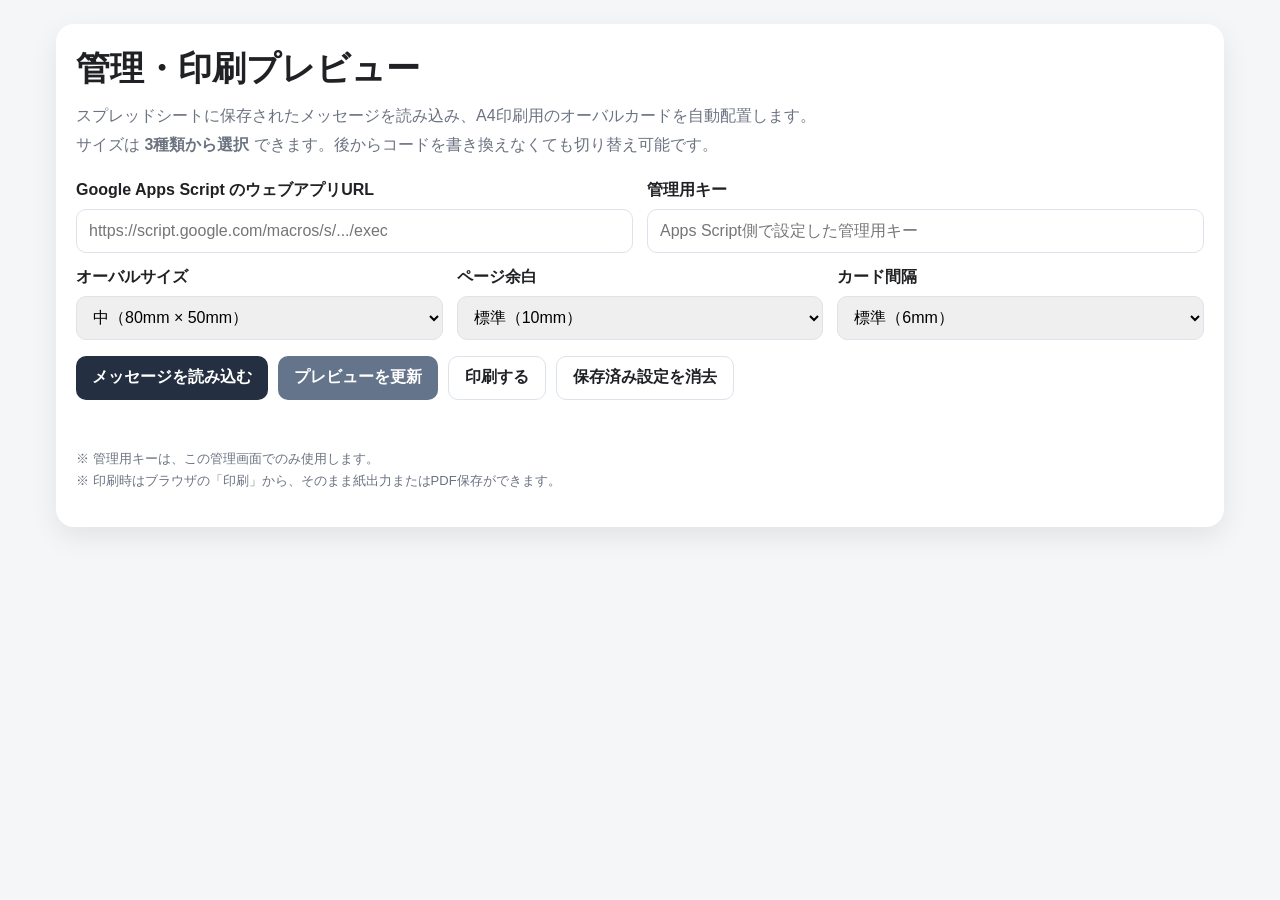
==== admin.html @ fd407df1 "Add files via upload" ====
<!DOCTYPE html>
<html lang="ja">
<head>
  <meta charset="UTF-8">
  <meta name="viewport" content="width=device-width, initial-scale=1.0">
  <title>寄せ書き 管理・印刷プレビュー</title>
  <style>
    * { box-sizing: border-box; }
    :root {
      --bg: #f5f6f8;
      --surface: #ffffff;
      --text: #202124;
      --muted: #6b7280;
      --line: #dde3ea;
      --accent: #243041;
      --shadow: 0 10px 28px rgba(0,0,0,0.08);
    }
    html, body {
      margin: 0;
      font-family:
        -apple-system, BlinkMacSystemFont, "Segoe UI",
        "Hiragino Kaku Gothic ProN", "Yu Gothic", Meiryo, sans-serif;
      color: var(--text);
      background: var(--bg);
    }
    .shell {
      max-width: 1200px;
      margin: 0 auto;
      padding: 24px 16px 40px;
    }
    .top-card {
      background: var(--surface);
      border-radius: 18px;
      padding: 22px 20px;
      box-shadow: var(--shadow);
      margin-bottom: 18px;
    }
    h1 {
      margin: 0 0 10px;
      font-size: clamp(24px, 5vw, 34px);
    }
    .intro {
      margin: 0 0 20px;
      color: var(--muted);
      line-height: 1.8;
    }
    .controls {
      display: grid;
      grid-template-columns: repeat(12, 1fr);
      gap: 14px;
      align-items: end;
    }
    .field {
      grid-column: span 12;
    }
    .field.half {
      grid-column: span 6;
    }
    .field.third {
      grid-column: span 4;
    }
    label {
      display: block;
      margin-bottom: 8px;
      font-weight: 700;
    }
    input, select, button {
      width: 100%;
      min-height: 44px;
      border: 1px solid var(--line);
      border-radius: 10px;
      padding: 10px 12px;
      font: inherit;
    }
    button {
      cursor: pointer;
      background: var(--accent);
      color: #fff;
      border: none;
      font-weight: 700;
    }
    button.secondary {
      background: #64748b;
    }
    button.ghost {
      background: #fff;
      color: var(--text);
      border: 1px solid var(--line);
    }
    .actions {
      display: flex;
      flex-wrap: wrap;
      gap: 10px;
      margin-top: 16px;
    }
    .actions button {
      width: auto;
      padding: 0 16px;
    }
    .status {
      margin-top: 14px;
      min-height: 24px;
      line-height: 1.6;
      color: #b42318;
      white-space: pre-wrap;
    }
    .summary {
      margin-top: 10px;
      color: var(--muted);
    }
    .preview-wrap {
      display: grid;
      gap: 18px;
    }
    .page-block {
      background: transparent;
    }
    .page-title {
      margin: 0 0 8px;
      font-size: 15px;
      color: var(--muted);
      font-weight: 700;
    }
    .print-page {
      width: 210mm;
      min-height: 297mm;
      background: #fff;
      box-shadow: var(--shadow);
      margin: 0 auto;
      position: relative;
      overflow: hidden;
      page-break-after: always;
    }
    .print-grid {
      position: absolute;
      inset: 0;
      padding: var(--page-margin-mm);
      display: grid;
      grid-template-columns: repeat(var(--grid-cols), var(--card-width-mm));
      grid-auto-rows: var(--card-height-mm);
      justify-content: center;
      align-content: start;
      gap: var(--grid-gap-mm);
    }
    .oval-card {
      width: var(--card-width-mm);
      height: var(--card-height-mm);
      background: #fff;
      border: 2.6px solid var(--oval-color);
      border-radius: 9999px;
      overflow: hidden;
      padding: 7mm 8mm 6mm;
      display: flex;
      flex-direction: column;
      justify-content: space-between;
    }
    .message-area {
      flex: 1 1 auto;
      min-height: 0;
      display: flex;
      align-items: center;
      justify-content: center;
      text-align: center;
      overflow: hidden;
    }
    .message-text {
      width: 100%;
      margin: 0;
      line-height: 1.45;
      white-space: pre-wrap;
      word-break: break-word;
      overflow-wrap: anywhere;
      font-size: 11pt;
    }
    .name-line {
      flex: 0 0 auto;
      margin-top: 4mm;
      text-align: right;
      font-size: 9pt;
      font-weight: 700;
      white-space: nowrap;
      overflow: hidden;
      text-overflow: ellipsis;
    }
    .note {
      margin-top: 10px;
      font-size: 13px;
      color: var(--muted);
      line-height: 1.7;
    }
    @media (max-width: 980px) {
      .field.half, .field.third { grid-column: span 12; }
      .print-page {
        width: 100%;
        min-height: auto;
        aspect-ratio: 210 / 297;
      }
    }
    @media print {
      body {
        background: #fff;
      }
      .top-card {
        display: none !important;
      }
      .shell {
        max-width: none;
        padding: 0;
      }
      .preview-wrap {
        gap: 0;
      }
      .page-title {
        display: none;
      }
      .print-page {
        width: 210mm;
        min-height: 297mm;
        box-shadow: none;
        margin: 0;
      }
    }
  </style>
</head>
<body>
  <main class="shell">
    <section class="top-card">
      <h1>管理・印刷プレビュー</h1>
      <p class="intro">
        スプレッドシートに保存されたメッセージを読み込み、A4印刷用のオーバルカードを自動配置します。<br>
        サイズは <strong>3種類から選択</strong> できます。後からコードを書き換えなくても切り替え可能です。
      </p>

      <div class="controls">
        <div class="field half">
          <label for="gasUrl">Google Apps Script のウェブアプリURL</label>
          <input id="gasUrl" type="text" placeholder="https://script.google.com/macros/s/.../exec">
        </div>

        <div class="field half">
          <label for="adminKey">管理用キー</label>
          <input id="adminKey" type="password" placeholder="Apps Script側で設定した管理用キー">
        </div>

        <div class="field third">
          <label for="sizePreset">オーバルサイズ</label>
          <select id="sizePreset">
            <option value="small">小（70mm × 45mm）</option>
            <option value="medium" selected>中（80mm × 50mm）</option>
            <option value="large">大（85mm × 55mm）</option>
          </select>
        </div>

        <div class="field third">
          <label for="pageMargin">ページ余白</label>
          <select id="pageMargin">
            <option value="8">狭め（8mm）</option>
            <option value="10" selected>標準（10mm）</option>
            <option value="12">広め（12mm）</option>
          </select>
        </div>

        <div class="field third">
          <label for="gridGap">カード間隔</label>
          <select id="gridGap">
            <option value="5">狭め（5mm）</option>
            <option value="6" selected>標準（6mm）</option>
            <option value="8">広め（8mm）</option>
          </select>
        </div>
      </div>

      <div class="actions">
        <button id="loadButton" type="button">メッセージを読み込む</button>
        <button id="rerenderButton" type="button" class="secondary">プレビューを更新</button>
        <button id="printButton" type="button" class="ghost">印刷する</button>
        <button id="clearButton" type="button" class="ghost">保存済み設定を消去</button>
      </div>

      <div id="status" class="status" aria-live="polite"></div>
      <div id="summary" class="summary"></div>
      <p class="note">
        ※ 管理用キーは、この管理画面でのみ使用します。<br>
        ※ 印刷時はブラウザの「印刷」から、そのまま紙出力またはPDF保存ができます。
      </p>
    </section>

    <section id="previewWrap" class="preview-wrap"></section>
  </main>

  <script src="admin.js"></script>
</body>
</html>
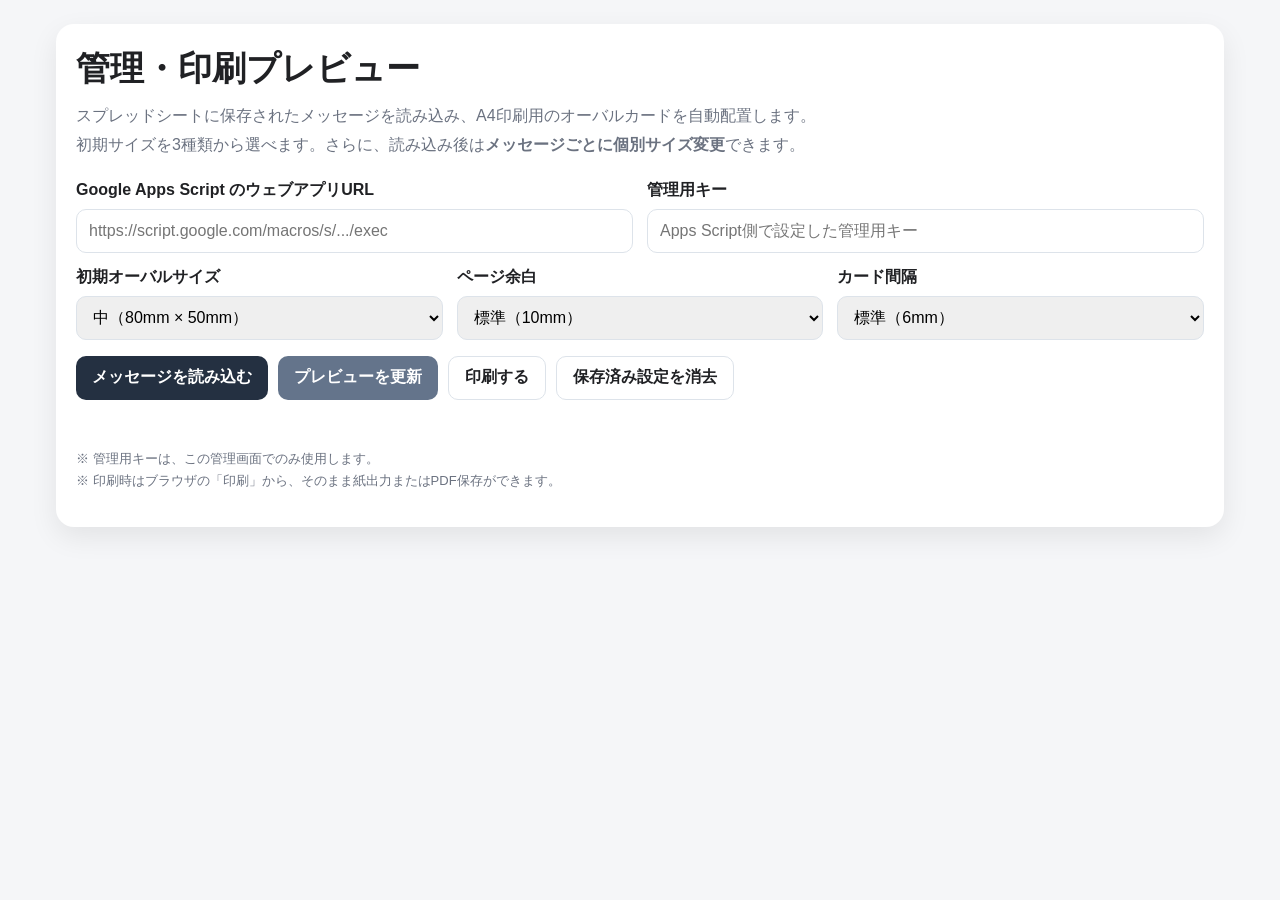
==== commit 88d1b705: "Add files via upload" ====
--- a/admin.html
+++ b/admin.html
@@ -108,6 +108,72 @@
       margin-top: 10px;
       color: var(--muted);
     }
+
+    .individual-panel {
+      background: var(--surface);
+      border-radius: 18px;
+      padding: 20px;
+      box-shadow: var(--shadow);
+      margin-bottom: 18px;
+    }
+    .individual-panel[hidden] {
+      display: none !important;
+    }
+    .individual-panel h2 {
+      margin: 0 0 8px;
+      font-size: 20px;
+    }
+    .individual-panel .panel-note {
+      margin: 0 0 14px;
+      color: var(--muted);
+      line-height: 1.7;
+      font-size: 14px;
+    }
+    .individual-list {
+      display: grid;
+      gap: 8px;
+    }
+    .individual-row {
+      display: grid;
+      grid-template-columns: 70px minmax(100px, 160px) 1fr 150px;
+      gap: 10px;
+      align-items: center;
+      padding: 10px 12px;
+      border: 1px solid var(--line);
+      border-radius: 10px;
+      background: #fff;
+    }
+    .individual-number {
+      color: var(--muted);
+      font-size: 13px;
+    }
+    .individual-name {
+      font-weight: 700;
+      overflow: hidden;
+      text-overflow: ellipsis;
+      white-space: nowrap;
+    }
+    .individual-message {
+      color: var(--muted);
+      overflow: hidden;
+      text-overflow: ellipsis;
+      white-space: nowrap;
+      font-size: 14px;
+    }
+    .individual-row select {
+      min-height: 38px;
+      padding: 7px 10px;
+    }
+    @media (max-width: 720px) {
+      .individual-row {
+        grid-template-columns: 56px 1fr 130px;
+      }
+      .individual-message {
+        grid-column: 2 / -1;
+        grid-row: 2;
+      }
+    }
+
     .preview-wrap {
       display: grid;
       gap: 18px;
@@ -146,7 +212,7 @@
       width: var(--card-width-mm);
       height: var(--card-height-mm);
       background: #fff;
-      border: 2.6px solid var(--oval-color);
+      border: 5.2px solid var(--oval-color);
       border-radius: 9999px;
       overflow: hidden;
       padding: 7mm 8mm 6mm;
@@ -200,14 +266,81 @@
       body {
         background: #fff;
       }
-      .top-card {
+      .top-card,
+      .individual-panel {
         display: none !important;
       }
       .shell {
         max-width: none;
         padding: 0;
       }
-      .preview-wrap {
+  
+    .individual-panel {
+      background: var(--surface);
+      border-radius: 18px;
+      padding: 20px;
+      box-shadow: var(--shadow);
+      margin-bottom: 18px;
+    }
+    .individual-panel[hidden] {
+      display: none !important;
+    }
+    .individual-panel h2 {
+      margin: 0 0 8px;
+      font-size: 20px;
+    }
+    .individual-panel .panel-note {
+      margin: 0 0 14px;
+      color: var(--muted);
+      line-height: 1.7;
+      font-size: 14px;
+    }
+    .individual-list {
+      display: grid;
+      gap: 8px;
+    }
+    .individual-row {
+      display: grid;
+      grid-template-columns: 70px minmax(100px, 160px) 1fr 150px;
+      gap: 10px;
+      align-items: center;
+      padding: 10px 12px;
+      border: 1px solid var(--line);
+      border-radius: 10px;
+      background: #fff;
+    }
+    .individual-number {
+      color: var(--muted);
+      font-size: 13px;
+    }
+    .individual-name {
+      font-weight: 700;
+      overflow: hidden;
+      text-overflow: ellipsis;
+      white-space: nowrap;
+    }
+    .individual-message {
+      color: var(--muted);
+      overflow: hidden;
+      text-overflow: ellipsis;
+      white-space: nowrap;
+      font-size: 14px;
+    }
+    .individual-row select {
+      min-height: 38px;
+      padding: 7px 10px;
+    }
+    @media (max-width: 720px) {
+      .individual-row {
+        grid-template-columns: 56px 1fr 130px;
+      }
+      .individual-message {
+        grid-column: 2 / -1;
+        grid-row: 2;
+      }
+    }
+
+    .preview-wrap {
         gap: 0;
       }
       .page-title {
@@ -228,7 +361,7 @@
       <h1>管理・印刷プレビュー</h1>
       <p class="intro">
         スプレッドシートに保存されたメッセージを読み込み、A4印刷用のオーバルカードを自動配置します。<br>
-        サイズは <strong>3種類から選択</strong> できます。後からコードを書き換えなくても切り替え可能です。
+        初期サイズを3種類から選べます。さらに、読み込み後は<strong>メッセージごとに個別サイズ変更</strong>できます。
       </p>
 
       <div class="controls">
@@ -243,7 +376,7 @@
         </div>
 
         <div class="field third">
-          <label for="sizePreset">オーバルサイズ</label>
+          <label for="sizePreset">初期オーバルサイズ</label>
           <select id="sizePreset">
             <option value="small">小（70mm × 45mm）</option>
             <option value="medium" selected>中（80mm × 50mm）</option>
@@ -285,6 +418,14 @@
       </p>
     </section>
 
+    <section id="individualPanel" class="individual-panel" hidden>
+      <h2>個別サイズ設定</h2>
+      <p class="panel-note">
+        各メッセージごとに「小・中・大」を選べます。変更すると印刷プレビューも自動更新されます。
+      </p>
+      <div id="individualList" class="individual-list"></div>
+    </section>
+
     <section id="previewWrap" class="preview-wrap"></section>
   </main>
 
